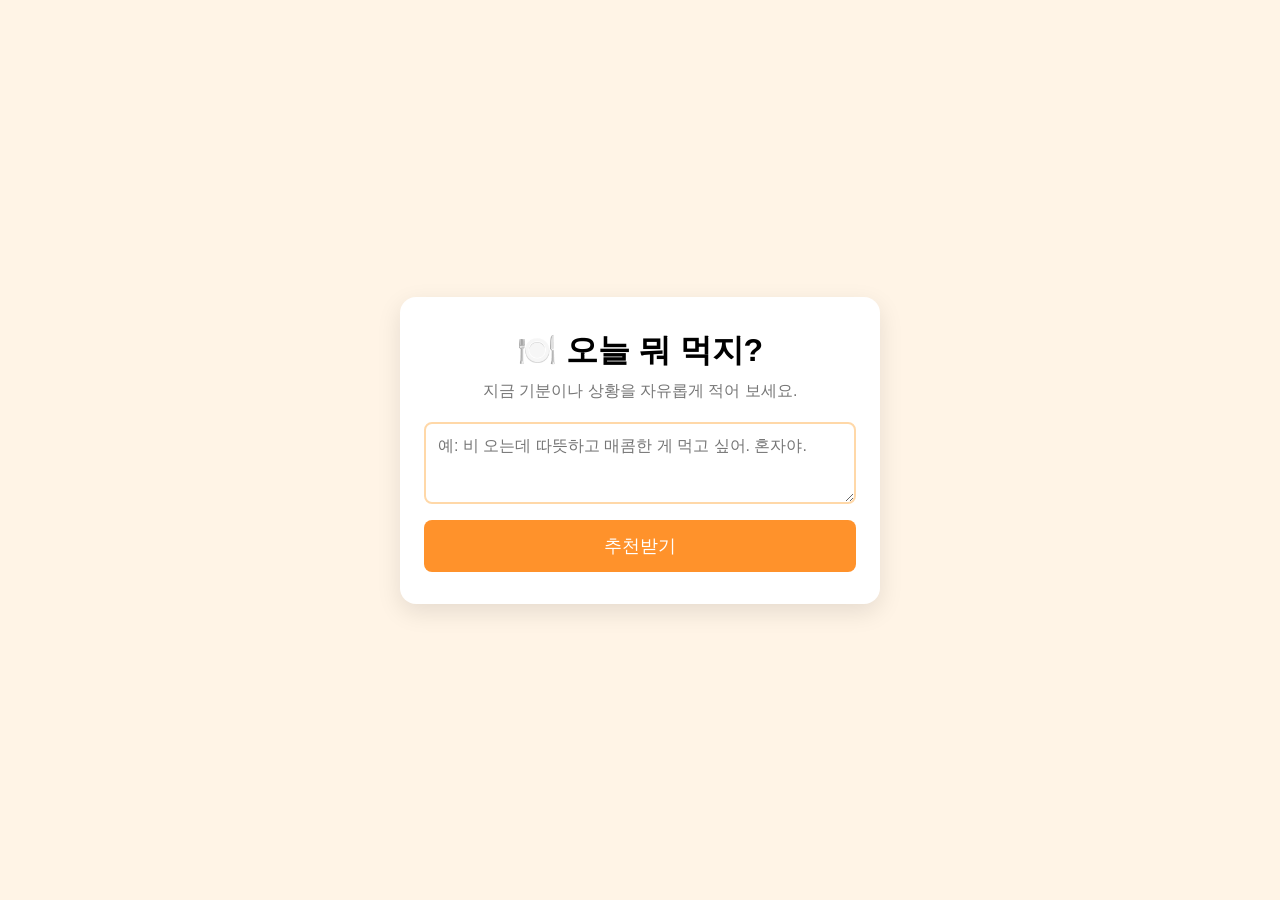
==== index.html @ f8ffc10e "Add food recommendation site" ====
<!DOCTYPE html>
<html lang="ko">
<head>
  <meta charset="UTF-8">
  <meta name="viewport" content="width=device-width, initial-scale=1.0">
  <title>오늘 뭐 먹지?</title>
  <link rel="stylesheet" href="style.css">
</head>
<body>
  <main class="card">
    <h1>🍽️ 오늘 뭐 먹지?</h1>
    <p class="sub">지금 기분이나 상황을 자유롭게 적어 보세요.</p>

    <textarea id="input" rows="3" placeholder="예: 비 오는데 따뜻하고 매콤한 게 먹고 싶어. 혼자야."></textarea>
    <button id="btn">추천받기</button>

    <div id="result" class="result hidden"></div>
  </main>

  <script src="script.js"></script>
</body>
</html>
---- style.css ----
* { box-sizing: border-box; }

body {
  margin: 0;
  min-height: 100vh;
  display: flex;
  justify-content: center;
  align-items: center;
  background: #fff4e6;
  font-family: "Malgun Gothic", sans-serif;
}

.card {
  width: 100%;
  max-width: 480px;
  margin: 16px;
  padding: 32px 24px;
  background: #fff;
  border-radius: 16px;
  box-shadow: 0 8px 24px rgba(0, 0, 0, 0.1);
}

h1 { margin: 0 0 8px; text-align: center; }
.sub { margin: 0 0 20px; text-align: center; color: #777; }

textarea {
  width: 100%;
  padding: 12px;
  font-size: 16px;
  font-family: inherit;
  border: 2px solid #ffd8a8;
  border-radius: 8px;
  resize: vertical;
}
textarea:focus { outline: none; border-color: #ff922b; }

button {
  width: 100%;
  margin-top: 12px;
  padding: 14px;
  font-size: 18px;
  color: #fff;
  background: #ff922b;
  border: none;
  border-radius: 8px;
  cursor: pointer;
}
button:hover { background: #f76707; }
button:disabled { background: #ccc; cursor: wait; }

.result {
  margin-top: 20px;
  padding: 16px;
  background: #fff9db;
  border-radius: 8px;
  line-height: 1.6;
  white-space: pre-wrap;
}
.hidden { display: none; }
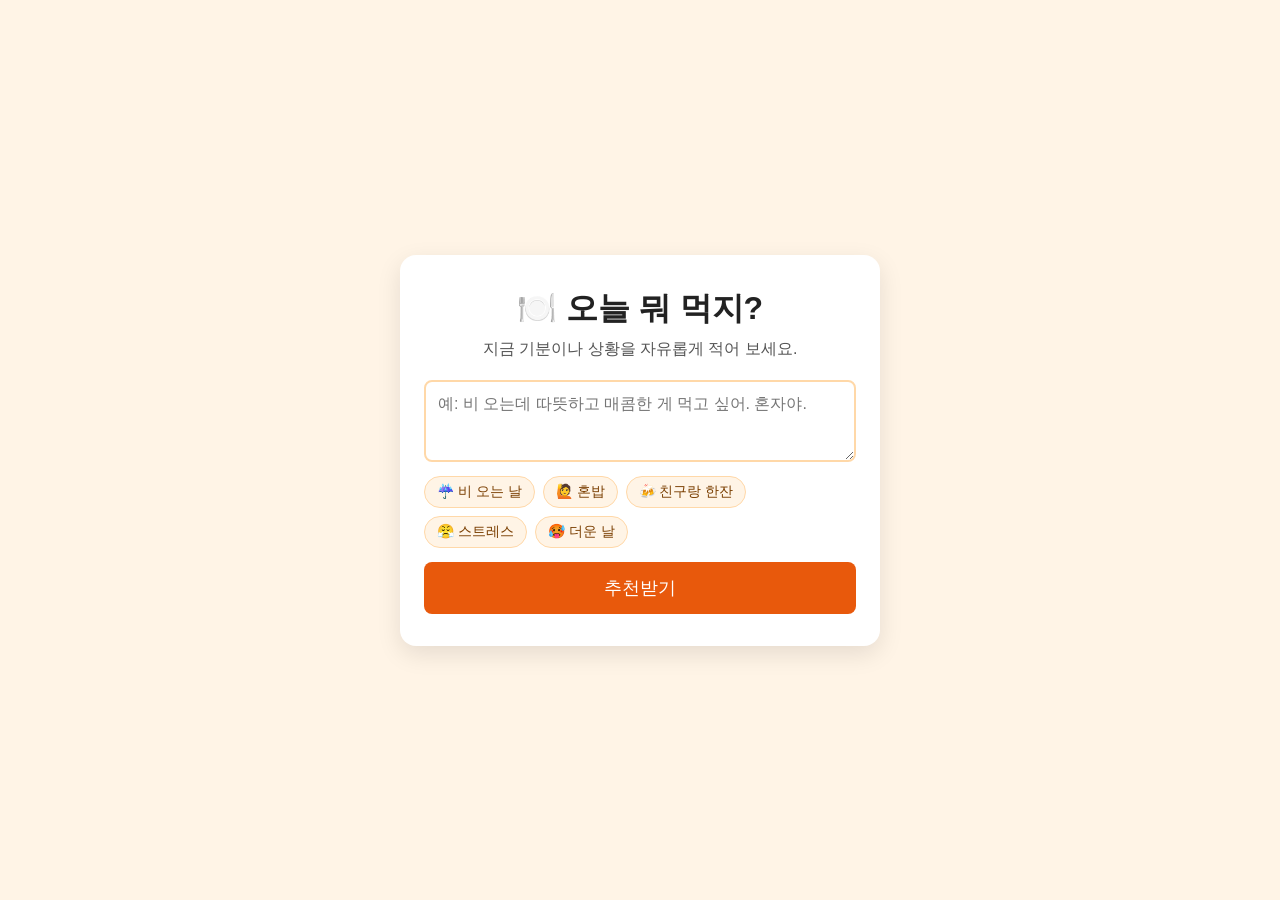
==== commit 138deea4: "Fix keyword false positives, add negation, result UI, map link, examples, favicon" ====
--- a/index.html
+++ b/index.html
@@ -4,6 +4,11 @@
   <meta charset="UTF-8">
   <meta name="viewport" content="width=device-width, initial-scale=1.0">
   <title>오늘 뭐 먹지?</title>
+  <meta name="description" content="지금 기분과 상황을 적으면 메뉴를 골라 주는 음식 추천 사이트">
+  <meta property="og:type" content="website">
+  <meta property="og:title" content="오늘 뭐 먹지?">
+  <meta property="og:description" content="지금 기분과 상황을 적으면 메뉴를 골라 드려요. 83가지 메뉴 중 랜덤 추천!">
+  <link rel="icon" href="data:image/svg+xml,%3Csvg xmlns='http://www.w3.org/2000/svg' viewBox='0 0 100 100'%3E%3Ctext y='.9em' font-size='90'%3E%F0%9F%8D%BD%EF%B8%8F%3C/text%3E%3C/svg%3E">
   <link rel="stylesheet" href="style.css">
 </head>
 <body>
@@ -11,10 +16,21 @@
     <h1>🍽️ 오늘 뭐 먹지?</h1>
     <p class="sub">지금 기분이나 상황을 자유롭게 적어 보세요.</p>
 
-    <textarea id="input" rows="3" placeholder="예: 비 오는데 따뜻하고 매콤한 게 먹고 싶어. 혼자야."></textarea>
-    <button id="btn">추천받기</button>
+    <label for="input" class="sr-only">먹고 싶은 음식이나 상황</label>
+    <textarea id="input" rows="3" spellcheck="false"
+      placeholder="예: 비 오는데 따뜻하고 매콤한 게 먹고 싶어. 혼자야."></textarea>
 
-    <div id="result" class="result hidden"></div>
+    <div class="examples" aria-label="예시 문장">
+      <button type="button" class="example" data-text="비 오는 날 따뜻한 국물">☔ 비 오는 날</button>
+      <button type="button" class="example" data-text="혼자 간단하게 먹고 싶어">🙋 혼밥</button>
+      <button type="button" class="example" data-text="친구랑 술 한잔 할 건데 바삭한 거">🍻 친구랑 한잔</button>
+      <button type="button" class="example" data-text="스트레스 받아서 매운 거 먹고 싶어">😤 스트레스</button>
+      <button type="button" class="example" data-text="더운데 시원하고 가벼운 거">🥵 더운 날</button>
+    </div>
+
+    <button type="button" id="btn">추천받기</button>
+
+    <div id="result" class="result hidden" aria-live="polite"></div>
   </main>
 
   <script src="script.js"></script>
--- a/style.css
+++ b/style.css
@@ -7,7 +7,8 @@
   justify-content: center;
   align-items: center;
   background: #fff4e6;
-  font-family: "Malgun Gothic", sans-serif;
+  color: #222;
+  font-family: "Malgun Gothic", "Apple SD Gothic Neo", sans-serif;
 }
 
 .card {
@@ -21,7 +22,16 @@
 }
 
 h1 { margin: 0 0 8px; text-align: center; }
-.sub { margin: 0 0 20px; text-align: center; color: #777; }
+.sub { margin: 0 0 20px; text-align: center; color: #555; }
+
+/* 화면에는 안 보이지만 스크린 리더는 읽는 글자 */
+.sr-only {
+  position: absolute;
+  width: 1px; height: 1px;
+  overflow: hidden;
+  clip: rect(0 0 0 0);
+  white-space: nowrap;
+}
 
 textarea {
   width: 100%;
@@ -34,26 +44,117 @@
 }
 textarea:focus { outline: none; border-color: #ff922b; }
 
-button {
+/* 예시 칩 */
+.examples {
+  display: flex;
+  flex-wrap: wrap;
+  gap: 8px;
+  margin-top: 10px;
+}
+.example {
+  padding: 6px 12px;
+  font-size: 14px;
+  font-family: inherit;
+  color: #7a3e00;
+  background: #fff4e6;
+  border: 1px solid #ffd8a8;
+  border-radius: 999px;
+  cursor: pointer;
+}
+.example:hover { background: #ffe8cc; }
+
+#btn {
   width: 100%;
-  margin-top: 12px;
+  margin-top: 14px;
   padding: 14px;
   font-size: 18px;
+  font-family: inherit;
   color: #fff;
-  background: #ff922b;
+  background: #e8590c;
   border: none;
   border-radius: 8px;
   cursor: pointer;
 }
-button:hover { background: #f76707; }
-button:disabled { background: #ccc; cursor: wait; }
+#btn:hover { background: #d9480f; }
 
-.result {
-  margin-top: 20px;
-  padding: 16px;
+button:focus-visible, a:focus-visible, textarea:focus-visible {
+  outline: 3px solid #1c7ed6;
+  outline-offset: 2px;
+}
+
+/* ───── 결과 영역 ───── */
+.result { margin-top: 20px; }
+.hidden { display: none; }
+.result.show { animation: fadeUp 0.35s ease; }
+@keyframes fadeUp {
+  from { opacity: 0; transform: translateY(8px); }
+  to   { opacity: 1; transform: translateY(0); }
+}
+
+.pick {
+  padding: 20px 16px;
+  text-align: center;
   background: #fff9db;
+  border-radius: 12px;
+}
+.intro { margin: 0 0 8px; font-size: 14px; color: #5c4a00; }
+.emoji {
+  font-size: 64px;
+  line-height: 1.2;
+  font-family: "Segoe UI Emoji", "Apple Color Emoji", "Noto Color Emoji", sans-serif;
+}
+.menu-title { margin: 4px 0; font-size: 28px; }
+.menu-desc { margin: 0; color: #444; line-height: 1.5; }
+
+.actions {
+  display: flex;
+  justify-content: center;
+  flex-wrap: wrap;
+  gap: 8px;
+  margin-top: 16px;
+}
+.btn-sub {
+  display: inline-block;
+  padding: 9px 14px;
+  font-size: 14px;
+  font-family: inherit;
+  color: #333;
+  text-decoration: none;
+  background: #fff;
+  border: 1px solid #e0c36a;
   border-radius: 8px;
-  line-height: 1.6;
-  white-space: pre-wrap;
+  cursor: pointer;
 }
-.hidden { display: none; }
+.btn-sub:hover { background: #fff3bf; }
+
+.extras { margin-top: 16px; }
+.extras-label { margin: 0 0 8px; font-size: 14px; color: #555; }
+.chips { display: flex; flex-wrap: wrap; gap: 8px; }
+.chip {
+  padding: 8px 14px;
+  font-size: 15px;
+  font-family: inherit;
+  color: #222;
+  background: #f1f3f5;
+  border: 1px solid #dee2e6;
+  border-radius: 999px;
+  cursor: pointer;
+}
+.chip:hover { background: #e9ecef; }
+
+.surprise {
+  margin-top: 16px;
+  padding: 14px 16px;
+  background: #f3f0ff;
+  border: 1px dashed #b197fc;
+  border-radius: 12px;
+  text-align: center;
+}
+.surprise-label { margin: 0 0 6px; font-size: 14px; color: #4c2a9a; }
+.surprise-name { margin: 0 0 2px; font-size: 20px; font-weight: bold; }
+
+/* 좁은 화면 */
+@media (max-width: 400px) {
+  .card { padding: 24px 16px; }
+  .menu-title { font-size: 24px; }
+}
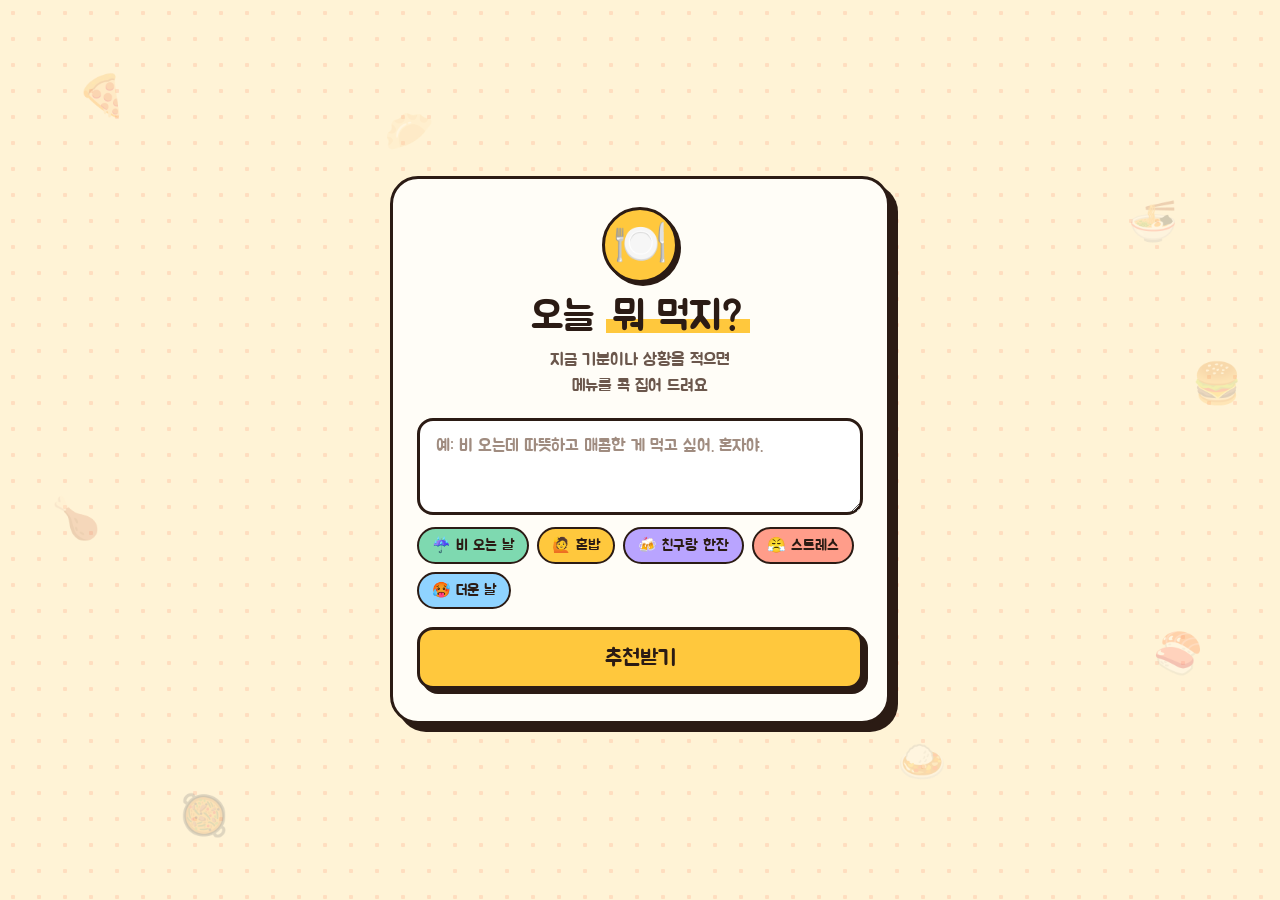
==== commit 343f8412: "Redesign: sticker style, Jua font, floating emojis, roulette animation" ====
--- a/index.html
+++ b/index.html
@@ -9,12 +9,24 @@
   <meta property="og:title" content="오늘 뭐 먹지?">
   <meta property="og:description" content="지금 기분과 상황을 적으면 메뉴를 골라 드려요. 83가지 메뉴 중 랜덤 추천!">
   <link rel="icon" href="data:image/svg+xml,%3Csvg xmlns='http://www.w3.org/2000/svg' viewBox='0 0 100 100'%3E%3Ctext y='.9em' font-size='90'%3E%F0%9F%8D%BD%EF%B8%8F%3C/text%3E%3C/svg%3E">
+  <link rel="preconnect" href="https://fonts.googleapis.com">
+  <link rel="preconnect" href="https://fonts.gstatic.com" crossorigin>
+  <link href="https://fonts.googleapis.com/css2?family=Jua&display=swap" rel="stylesheet">
   <link rel="stylesheet" href="style.css">
 </head>
 <body>
+  <!-- 배경에 둥둥 떠다니는 음식들 (장식용) -->
+  <div class="floaters" aria-hidden="true">
+    <span>🍕</span><span>🍜</span><span>🍗</span><span>🍣</span>
+    <span>🥘</span><span>🍔</span><span>🥟</span><span>🍛</span>
+  </div>
+
   <main class="card">
-    <h1>🍽️ 오늘 뭐 먹지?</h1>
-    <p class="sub">지금 기분이나 상황을 자유롭게 적어 보세요.</p>
+    <header class="hero">
+      <div class="hero-emoji" aria-hidden="true">🍽️</div>
+      <h1>오늘 <span class="mark">뭐 먹지?</span></h1>
+      <p class="sub">지금 기분이나 상황을 적으면<br>메뉴를 콕 집어 드려요</p>
+    </header>
 
     <label for="input" class="sr-only">먹고 싶은 음식이나 상황</label>
     <textarea id="input" rows="3" spellcheck="false"
--- a/style.css
+++ b/style.css
@@ -1,3 +1,15 @@
+/* ───── 색상 팔레트 (여기만 바꾸면 사이트 분위기가 바뀌어요) ───── */
+:root {
+  --ink: #2b1b14;        /* 진한 갈색: 글자·테두리 */
+  --cream: #fff3d6;      /* 배경 */
+  --paper: #fffdf7;      /* 카드 */
+  --tomato: #ff5a36;     /* 포인트 빨강 */
+  --mustard: #ffc83d;    /* 포인트 노랑 */
+  --mint: #7ed9b0;       /* 포인트 초록 */
+  --grape: #b9a4ff;      /* 포인트 보라 */
+  --muted: #6b574c;      /* 보조 글자 */
+}
+
 * { box-sizing: border-box; }
 
 body {
@@ -6,25 +18,77 @@
   display: flex;
   justify-content: center;
   align-items: center;
-  background: #fff4e6;
-  color: #222;
-  font-family: "Malgun Gothic", "Apple SD Gothic Neo", sans-serif;
-}
-
+  padding: 24px 0;
+  color: var(--ink);
+  font-family: "Jua", "Malgun Gothic", "Apple SD Gothic Neo", sans-serif;
+  background-color: var(--cream);
+  /* 물방울 무늬 배경 */
+  background-image: radial-gradient(rgba(255, 90, 54, 0.14) 2px, transparent 2.5px);
+  background-size: 26px 26px;
+  overflow-x: hidden;
+}
+
+/* ───── 배경에서 둥둥 떠다니는 음식 ───── */
+.floaters span {
+  position: fixed;
+  font-size: 40px;
+  opacity: 0.22;
+  pointer-events: none;
+  animation: float 7s ease-in-out infinite;
+}
+.floaters span:nth-child(1) { top: 8%;  left: 6%;  animation-delay: 0s; }
+.floaters span:nth-child(2) { top: 22%; right: 8%; animation-delay: -1s; }
+.floaters span:nth-child(3) { top: 55%; left: 4%;  animation-delay: -2s; }
+.floaters span:nth-child(4) { top: 70%; right: 6%; animation-delay: -3s; }
+.floaters span:nth-child(5) { top: 88%; left: 14%; animation-delay: -4s; }
+.floaters span:nth-child(6) { top: 40%; right: 3%; animation-delay: -5s; }
+.floaters span:nth-child(7) { top: 12%; left: 30%; animation-delay: -2.5s; }
+.floaters span:nth-child(8) { top: 82%; right: 26%; animation-delay: -1.5s; }
+@keyframes float {
+  0%, 100% { transform: translateY(0) rotate(-6deg); }
+  50%      { transform: translateY(-18px) rotate(8deg); }
+}
+
+/* ───── 카드 (스티커 느낌: 두꺼운 테두리 + 딱딱한 그림자) ───── */
 .card {
+  position: relative;
   width: 100%;
-  max-width: 480px;
+  max-width: 500px;
   margin: 16px;
-  padding: 32px 24px;
-  background: #fff;
-  border-radius: 16px;
-  box-shadow: 0 8px 24px rgba(0, 0, 0, 0.1);
-}
-
-h1 { margin: 0 0 8px; text-align: center; }
-.sub { margin: 0 0 20px; text-align: center; color: #555; }
-
-/* 화면에는 안 보이지만 스크린 리더는 읽는 글자 */
+  padding: 28px 24px 32px;
+  background: var(--paper);
+  border: 3px solid var(--ink);
+  border-radius: 28px;
+  box-shadow: 8px 8px 0 var(--ink);
+}
+
+/* ───── 헤더 ───── */
+.hero { text-align: center; margin-bottom: 20px; }
+.hero-emoji {
+  display: inline-grid;
+  place-items: center;
+  width: 76px; height: 76px;
+  margin-bottom: 6px;
+  font-size: 44px;
+  background: var(--mustard);
+  border: 3px solid var(--ink);
+  border-radius: 50%;
+  box-shadow: 3px 3px 0 var(--ink);
+  animation: wobble 3s ease-in-out infinite;
+}
+@keyframes wobble {
+  0%, 100% { transform: rotate(-6deg); }
+  50%      { transform: rotate(6deg); }
+}
+h1 { margin: 4px 0 6px; font-size: 40px; font-weight: normal; line-height: 1.2; }
+.mark {
+  padding: 0 6px;
+  /* 형광펜으로 칠한 듯한 밑줄 */
+  background: linear-gradient(transparent 55%, var(--mustard) 55%, var(--mustard) 90%, transparent 90%);
+}
+.sub { margin: 0; color: var(--muted); font-size: 17px; line-height: 1.5; }
+
+/* 스크린 리더용 */
 .sr-only {
   position: absolute;
   width: 1px; height: 1px;
@@ -33,128 +97,172 @@
   white-space: nowrap;
 }
 
+/* ───── 입력창 ───── */
 textarea {
+  display: block;
   width: 100%;
-  padding: 12px;
-  font-size: 16px;
-  font-family: inherit;
-  border: 2px solid #ffd8a8;
-  border-radius: 8px;
+  padding: 14px 16px;
+  font-size: 17px;
+  font-family: inherit;
+  color: var(--ink);
+  background: #fff;
+  border: 3px solid var(--ink);
+  border-radius: 16px;
   resize: vertical;
-}
-textarea:focus { outline: none; border-color: #ff922b; }
-
-/* 예시 칩 */
-.examples {
-  display: flex;
-  flex-wrap: wrap;
-  gap: 8px;
-  margin-top: 10px;
-}
+  transition: box-shadow 0.15s, transform 0.15s;
+}
+textarea::placeholder { color: #a08c80; }
+textarea:focus {
+  outline: none;
+  box-shadow: 4px 4px 0 var(--tomato);
+  transform: translate(-2px, -2px);
+}
+
+/* ───── 예시 칩 (색이 돌아가며 바뀜) ───── */
+.examples { display: flex; flex-wrap: wrap; gap: 8px; margin-top: 12px; }
 .example {
-  padding: 6px 12px;
-  font-size: 14px;
-  font-family: inherit;
-  color: #7a3e00;
-  background: #fff4e6;
-  border: 1px solid #ffd8a8;
+  padding: 7px 13px;
+  font-size: 15px;
+  font-family: inherit;
+  color: var(--ink);
+  background: var(--mint);
+  border: 2px solid var(--ink);
   border-radius: 999px;
   cursor: pointer;
-}
-.example:hover { background: #ffe8cc; }
-
+  transition: transform 0.12s;
+}
+.example:nth-child(2) { background: var(--mustard); }
+.example:nth-child(3) { background: var(--grape); }
+.example:nth-child(4) { background: #ff9d8a; }
+.example:nth-child(5) { background: #8fd3ff; }
+.example:hover { transform: translateY(-3px) rotate(-2deg); }
+
+/* ───── 메인 버튼 (꾹 눌리는 느낌) ───── */
 #btn {
+  display: block;
   width: 100%;
-  margin-top: 14px;
+  margin-top: 18px;
   padding: 14px;
-  font-size: 18px;
-  font-family: inherit;
-  color: #fff;
-  background: #e8590c;
-  border: none;
-  border-radius: 8px;
-  cursor: pointer;
-}
-#btn:hover { background: #d9480f; }
-
-button:focus-visible, a:focus-visible, textarea:focus-visible {
+  font-size: 22px;
+  font-family: inherit;
+  color: var(--ink);
+  background: var(--mustard);
+  border: 3px solid var(--ink);
+  border-radius: 16px;
+  box-shadow: 5px 5px 0 var(--ink);
+  cursor: pointer;
+  transition: transform 0.1s, box-shadow 0.1s, background 0.15s;
+}
+#btn:hover { background: #ffd45e; }
+#btn:active {
+  transform: translate(5px, 5px);
+  box-shadow: 0 0 0 var(--ink);
+}
+#btn:disabled { cursor: wait; background: #eadfc8; }
+
+button:focus-visible, a:focus-visible {
   outline: 3px solid #1c7ed6;
-  outline-offset: 2px;
-}
-
-/* ───── 결과 영역 ───── */
-.result { margin-top: 20px; }
+  outline-offset: 3px;
+}
+
+/* ───── 결과 ───── */
+.result { margin-top: 24px; }
 .hidden { display: none; }
-.result.show { animation: fadeUp 0.35s ease; }
-@keyframes fadeUp {
-  from { opacity: 0; transform: translateY(8px); }
-  to   { opacity: 1; transform: translateY(0); }
-}
-
-.pick {
-  padding: 20px 16px;
+.result.show .pick { animation: pop 0.45s cubic-bezier(0.2, 1.4, 0.4, 1); }
+@keyframes pop {
+  from { opacity: 0; transform: scale(0.8) rotate(-3deg); }
+  to   { opacity: 1; transform: scale(1) rotate(0); }
+}
+
+.pick, .spinner {
+  padding: 22px 16px 20px;
   text-align: center;
-  background: #fff9db;
-  border-radius: 12px;
-}
-.intro { margin: 0 0 8px; font-size: 14px; color: #5c4a00; }
+  background: #fff;
+  border: 3px solid var(--ink);
+  border-radius: 22px;
+  box-shadow: 5px 5px 0 var(--tomato);
+}
+.intro { margin: 0 0 10px; font-size: 15px; color: var(--muted); }
+
 .emoji {
+  display: inline-grid;
+  place-items: center;
+  width: 112px; height: 112px;
   font-size: 64px;
-  line-height: 1.2;
+  line-height: 1;
+  background: var(--cream);
+  border: 3px solid var(--ink);
+  border-radius: 50%;
   font-family: "Segoe UI Emoji", "Apple Color Emoji", "Noto Color Emoji", sans-serif;
 }
-.menu-title { margin: 4px 0; font-size: 28px; }
-.menu-desc { margin: 0; color: #444; line-height: 1.5; }
-
-.actions {
-  display: flex;
-  justify-content: center;
-  flex-wrap: wrap;
-  gap: 8px;
-  margin-top: 16px;
-}
+.spin-emoji { animation: shake 0.18s linear infinite; }
+@keyframes shake {
+  0%, 100% { transform: rotate(-8deg) scale(1); }
+  50%      { transform: rotate(8deg) scale(1.08); }
+}
+
+.menu-title { margin: 12px 0 4px; font-size: 38px; font-weight: normal; line-height: 1.2; }
+.menu-desc { margin: 0; color: var(--muted); font-size: 17px; line-height: 1.5; }
+
+.actions { display: flex; justify-content: center; flex-wrap: wrap; gap: 10px; margin-top: 18px; }
 .btn-sub {
   display: inline-block;
-  padding: 9px 14px;
-  font-size: 14px;
-  font-family: inherit;
-  color: #333;
+  padding: 9px 16px;
+  font-size: 16px;
+  font-family: inherit;
+  color: var(--ink);
   text-decoration: none;
-  background: #fff;
-  border: 1px solid #e0c36a;
-  border-radius: 8px;
-  cursor: pointer;
-}
-.btn-sub:hover { background: #fff3bf; }
-
-.extras { margin-top: 16px; }
-.extras-label { margin: 0 0 8px; font-size: 14px; color: #555; }
+  background: var(--mint);
+  border: 2.5px solid var(--ink);
+  border-radius: 12px;
+  box-shadow: 3px 3px 0 var(--ink);
+  cursor: pointer;
+  transition: transform 0.1s, box-shadow 0.1s;
+}
+.actions .btn-sub + .btn-sub { background: #fff; }
+.btn-sub:hover { transform: translate(-1px, -1px); box-shadow: 4px 4px 0 var(--ink); }
+.btn-sub:active { transform: translate(3px, 3px); box-shadow: 0 0 0 var(--ink); }
+
+/* 이런 메뉴도 있어요 */
+.extras { margin-top: 20px; }
+.extras-label { margin: 0 0 10px; font-size: 15px; color: var(--muted); }
 .chips { display: flex; flex-wrap: wrap; gap: 8px; }
 .chip {
-  padding: 8px 14px;
-  font-size: 15px;
-  font-family: inherit;
-  color: #222;
-  background: #f1f3f5;
-  border: 1px solid #dee2e6;
+  padding: 8px 15px;
+  font-size: 16px;
+  font-family: inherit;
+  color: var(--ink);
+  background: #fff;
+  border: 2px solid var(--ink);
   border-radius: 999px;
   cursor: pointer;
-}
-.chip:hover { background: #e9ecef; }
-
+  transition: transform 0.12s, background 0.12s;
+}
+.chip:hover { background: var(--grape); transform: translateY(-3px) rotate(-2deg); }
+
+/* 깜짝 추천 */
 .surprise {
-  margin-top: 16px;
+  margin-top: 20px;
   padding: 14px 16px;
-  background: #f3f0ff;
-  border: 1px dashed #b197fc;
-  border-radius: 12px;
   text-align: center;
-}
-.surprise-label { margin: 0 0 6px; font-size: 14px; color: #4c2a9a; }
-.surprise-name { margin: 0 0 2px; font-size: 20px; font-weight: bold; }
+  background: var(--grape);
+  border: 3px dashed var(--ink);
+  border-radius: 18px;
+  animation: pop 0.5s 0.2s both cubic-bezier(0.2, 1.4, 0.4, 1);
+}
+.surprise-label { margin: 0 0 6px; font-size: 15px; }
+.surprise-name { margin: 0 0 2px; font-size: 24px; }
+.surprise .menu-desc { color: var(--ink); font-size: 16px; }
 
 /* 좁은 화면 */
-@media (max-width: 400px) {
-  .card { padding: 24px 16px; }
-  .menu-title { font-size: 24px; }
-}
+@media (max-width: 420px) {
+  .card { padding: 22px 16px 26px; box-shadow: 6px 6px 0 var(--ink); }
+  h1 { font-size: 34px; }
+  .menu-title { font-size: 32px; }
+  .emoji { width: 96px; height: 96px; font-size: 54px; }
+}
+
+/* 움직임이 불편한 사용자를 위해 애니메이션 끄기 */
+@media (prefers-reduced-motion: reduce) {
+  *, *::before, *::after { animation: none !important; transition: none !important; }
+}
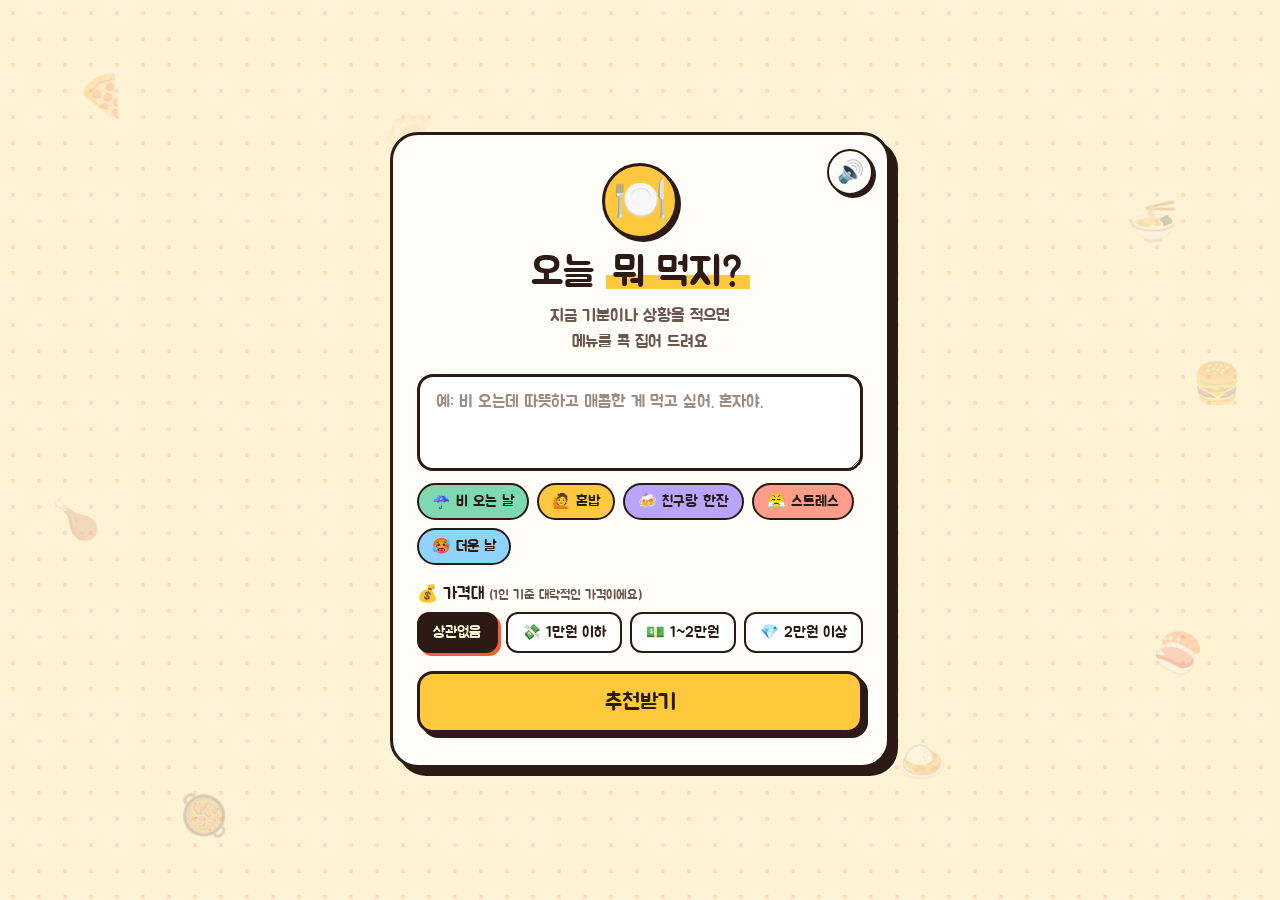
==== commit 7899435f: "Add synthesized sound effects with mute toggle and price range option" ====
--- a/index.html
+++ b/index.html
@@ -22,6 +22,7 @@
   </div>
 
   <main class="card">
+    <button type="button" id="soundBtn" class="sound-btn" aria-pressed="true" aria-label="소리 켜기/끄기" title="소리 끄기">🔊</button>
     <header class="hero">
       <div class="hero-emoji" aria-hidden="true">🍽️</div>
       <h1>오늘 <span class="mark">뭐 먹지?</span></h1>
@@ -40,6 +41,16 @@
       <button type="button" class="example" data-text="더운데 시원하고 가벼운 거">🥵 더운 날</button>
     </div>
 
+    <div class="price" role="radiogroup" aria-label="가격대">
+      <p class="price-label">💰 가격대 <small>(1인 기준 대략적인 가격이에요)</small></p>
+      <div class="price-row">
+        <button type="button" class="price-opt" role="radio" aria-checked="true"  data-price="0">상관없음</button>
+        <button type="button" class="price-opt" role="radio" aria-checked="false" data-price="1">💸 1만원 이하</button>
+        <button type="button" class="price-opt" role="radio" aria-checked="false" data-price="2">💵 1~2만원</button>
+        <button type="button" class="price-opt" role="radio" aria-checked="false" data-price="3">💎 2만원 이상</button>
+      </div>
+    </div>
+
     <button type="button" id="btn">추천받기</button>
 
     <div id="result" class="result hidden" aria-live="polite"></div>
--- a/style.css
+++ b/style.css
@@ -137,6 +137,56 @@
 .example:nth-child(5) { background: #8fd3ff; }
 .example:hover { transform: translateY(-3px) rotate(-2deg); }
 
+/* ───── 가격대 옵션 ───── */
+.price { margin-top: 18px; }
+.price-label { margin: 0 0 8px; font-size: 17px; }
+.price-label small { font-size: 13px; color: var(--muted); }
+.price-row { display: flex; flex-wrap: wrap; gap: 8px; }
+.price-opt {
+  flex: 1 1 auto;
+  padding: 9px 12px;
+  font-size: 15px;
+  font-family: inherit;
+  color: var(--ink);
+  background: #fff;
+  border: 2.5px solid var(--ink);
+  border-radius: 12px;
+  cursor: pointer;
+  transition: transform 0.1s, background 0.12s;
+}
+.price-opt:hover { transform: translateY(-2px); background: var(--cream); }
+/* 선택된 옵션: 진한 배경 + 밝은 글자 */
+.price-opt[aria-checked="true"] {
+  color: var(--cream);
+  background: var(--ink);
+  box-shadow: 3px 3px 0 var(--tomato);
+}
+.price-tag {
+  display: inline-block;
+  margin: 12px 0 0;
+  padding: 4px 12px;
+  font-size: 15px;
+  background: var(--mustard);
+  border: 2px solid var(--ink);
+  border-radius: 999px;
+}
+
+/* ───── 소리 버튼 ───── */
+.sound-btn {
+  position: absolute;
+  top: 14px; right: 14px;
+  width: 46px; height: 46px;
+  font-size: 22px;
+  background: var(--paper);
+  border: 2.5px solid var(--ink);
+  border-radius: 50%;
+  box-shadow: 3px 3px 0 var(--ink);
+  cursor: pointer;
+  transition: transform 0.1s, box-shadow 0.1s;
+}
+.sound-btn:active { transform: translate(3px, 3px); box-shadow: 0 0 0 var(--ink); }
+.sound-btn[aria-pressed="false"] { background: #eadfc8; }
+
 /* ───── 메인 버튼 (꾹 눌리는 느낌) ───── */
 #btn {
   display: block;
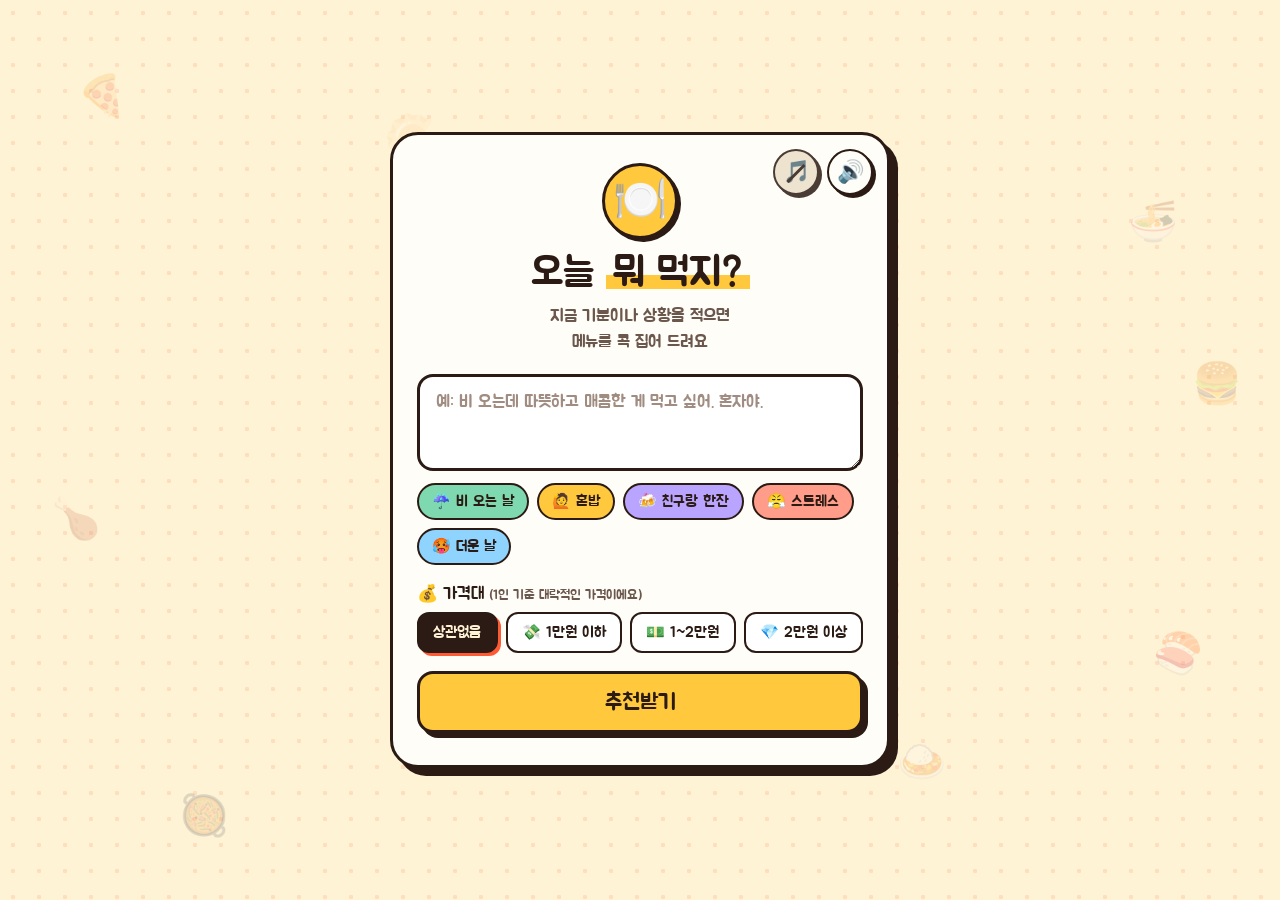
==== commit 9f87165b: "Add synthesized ambient background music with on/off button" ====
--- a/index.html
+++ b/index.html
@@ -22,6 +22,7 @@
   </div>
 
   <main class="card">
+    <button type="button" id="musicBtn" class="sound-btn music-btn" aria-pressed="false" aria-label="배경음악 켜기/끄기" title="배경음악 켜기">🎵</button>
     <button type="button" id="soundBtn" class="sound-btn" aria-pressed="true" aria-label="소리 켜기/끄기" title="소리 끄기">🔊</button>
     <header class="hero">
       <div class="hero-emoji" aria-hidden="true">🍽️</div>
--- a/style.css
+++ b/style.css
@@ -187,6 +187,24 @@
 .sound-btn:active { transform: translate(3px, 3px); box-shadow: 0 0 0 var(--ink); }
 .sound-btn[aria-pressed="false"] { background: #eadfc8; }
 
+/* 배경음악 버튼: 효과음 버튼 왼쪽에 나란히 */
+.music-btn { right: 68px; }
+.music-btn[aria-pressed="false"] { opacity: 0.85; }
+.music-btn[aria-pressed="false"]::after {   /* 꺼져 있을 땐 사선으로 표시 */
+  content: "";
+  position: absolute;
+  left: 9px; right: 9px; top: 50%;
+  border-top: 3px solid var(--ink);
+  transform: rotate(-45deg);
+}
+.music-btn[aria-pressed="true"] { background: var(--mint); }
+.music-btn[aria-pressed="true"] { animation: bob 1.6s ease-in-out infinite; }
+@keyframes bob {
+  0%, 100% { transform: translateY(0); }
+  50%      { transform: translateY(-3px); }
+}
+.music-btn[aria-pressed="true"]:active { animation: none; }
+
 /* ───── 메인 버튼 (꾹 눌리는 느낌) ───── */
 #btn {
   display: block;
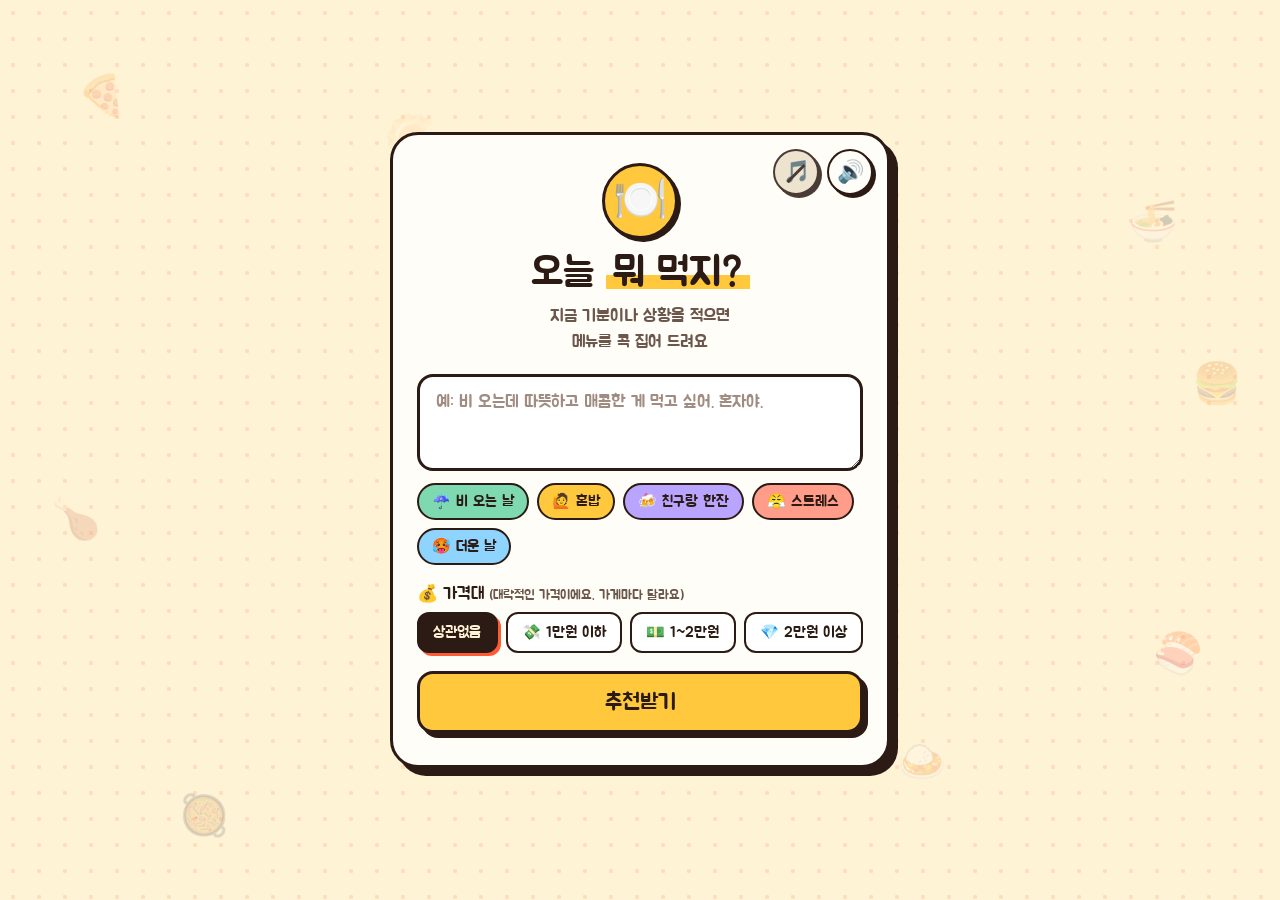
==== commit 1c0a6467: "Fix negation/keyword bugs, price-limited results, a11y, small screens; add share, og image, README, " ====
--- a/index.html
+++ b/index.html
@@ -6,8 +6,15 @@
   <title>오늘 뭐 먹지?</title>
   <meta name="description" content="지금 기분과 상황을 적으면 메뉴를 골라 주는 음식 추천 사이트">
   <meta property="og:type" content="website">
+  <meta property="og:locale" content="ko_KR">
+  <meta property="og:url" content="https://what-to-eat-sigma-nine.vercel.app/">
   <meta property="og:title" content="오늘 뭐 먹지?">
   <meta property="og:description" content="지금 기분과 상황을 적으면 메뉴를 골라 드려요. 83가지 메뉴 중 랜덤 추천!">
+  <meta property="og:image" content="https://what-to-eat-sigma-nine.vercel.app/og-image.png">
+  <meta property="og:image:width" content="1200">
+  <meta property="og:image:height" content="630">
+  <meta name="twitter:card" content="summary_large_image">
+  <meta name="theme-color" content="#fff3d6">
   <link rel="icon" href="data:image/svg+xml,%3Csvg xmlns='http://www.w3.org/2000/svg' viewBox='0 0 100 100'%3E%3Ctext y='.9em' font-size='90'%3E%F0%9F%8D%BD%EF%B8%8F%3C/text%3E%3C/svg%3E">
   <link rel="preconnect" href="https://fonts.googleapis.com">
   <link rel="preconnect" href="https://fonts.gstatic.com" crossorigin>
@@ -33,8 +40,9 @@
     <label for="input" class="sr-only">먹고 싶은 음식이나 상황</label>
     <textarea id="input" rows="3" spellcheck="false"
       placeholder="예: 비 오는데 따뜻하고 매콤한 게 먹고 싶어. 혼자야."></textarea>
+    <p id="msg" class="msg" role="alert" hidden></p>
 
-    <div class="examples" aria-label="예시 문장">
+    <div class="examples" role="group" aria-label="예시 문장">
       <button type="button" class="example" data-text="비 오는 날 따뜻한 국물">☔ 비 오는 날</button>
       <button type="button" class="example" data-text="혼자 간단하게 먹고 싶어">🙋 혼밥</button>
       <button type="button" class="example" data-text="친구랑 술 한잔 할 건데 바삭한 거">🍻 친구랑 한잔</button>
@@ -42,13 +50,13 @@
       <button type="button" class="example" data-text="더운데 시원하고 가벼운 거">🥵 더운 날</button>
     </div>
 
-    <div class="price" role="radiogroup" aria-label="가격대">
-      <p class="price-label">💰 가격대 <small>(1인 기준 대략적인 가격이에요)</small></p>
+    <div class="price" role="group" aria-labelledby="priceLabel">
+      <p class="price-label" id="priceLabel">💰 가격대 <small>(대략적인 가격이에요. 가게마다 달라요)</small></p>
       <div class="price-row">
-        <button type="button" class="price-opt" role="radio" aria-checked="true"  data-price="0">상관없음</button>
-        <button type="button" class="price-opt" role="radio" aria-checked="false" data-price="1">💸 1만원 이하</button>
-        <button type="button" class="price-opt" role="radio" aria-checked="false" data-price="2">💵 1~2만원</button>
-        <button type="button" class="price-opt" role="radio" aria-checked="false" data-price="3">💎 2만원 이상</button>
+        <button type="button" class="price-opt" aria-pressed="true"  data-price="0">상관없음</button>
+        <button type="button" class="price-opt" aria-pressed="false" data-price="1">💸 1만원 이하</button>
+        <button type="button" class="price-opt" aria-pressed="false" data-price="2">💵 1~2만원</button>
+        <button type="button" class="price-opt" aria-pressed="false" data-price="3">💎 2만원 이상</button>
       </div>
     </div>
 
--- a/style.css
+++ b/style.css
@@ -118,6 +118,20 @@
   transform: translate(-2px, -2px);
 }
 
+/* 빈 입력 안내 + 흔들기 */
+.msg {
+  margin: 8px 4px 0;
+  font-size: 16px;
+  color: #c92a2a;
+}
+.msg[hidden] { display: none; }
+textarea.shake { animation: shake-x 0.4s; }
+@keyframes shake-x {
+  0%, 100% { transform: translateX(0); }
+  20%, 60% { transform: translateX(-7px); }
+  40%, 80% { transform: translateX(7px); }
+}
+
 /* ───── 예시 칩 (색이 돌아가며 바뀜) ───── */
 .examples { display: flex; flex-wrap: wrap; gap: 8px; margin-top: 12px; }
 .example {
@@ -156,7 +170,7 @@
 }
 .price-opt:hover { transform: translateY(-2px); background: var(--cream); }
 /* 선택된 옵션: 진한 배경 + 밝은 글자 */
-.price-opt[aria-checked="true"] {
+.price-opt[aria-pressed="true"] {
   color: var(--cream);
   background: var(--ink);
   box-shadow: 3px 3px 0 var(--tomato);
@@ -291,6 +305,17 @@
 .btn-sub:hover { transform: translate(-1px, -1px); box-shadow: 4px 4px 0 var(--ink); }
 .btn-sub:active { transform: translate(3px, 3px); box-shadow: 0 0 0 var(--ink); }
 
+/* 가격대 때문에 후보가 적을 때 안내 */
+.note {
+  margin: 14px 0 0;
+  padding: 10px 14px;
+  font-size: 15px;
+  line-height: 1.5;
+  background: #fff3bf;
+  border: 2px dashed var(--ink);
+  border-radius: 12px;
+}
+
 /* 이런 메뉴도 있어요 */
 .extras { margin-top: 20px; }
 .extras-label { margin: 0 0 10px; font-size: 15px; color: var(--muted); }
@@ -322,6 +347,17 @@
 .surprise-name { margin: 0 0 2px; font-size: 24px; }
 .surprise .menu-desc { color: var(--ink); font-size: 16px; }
 
+/* 아주 좁은 화면(작은 폰): 소리 버튼을 줄여서 접시 아이콘을 가리지 않게 */
+@media (max-width: 400px) {
+  .sound-btn { top: 10px; right: 10px; width: 38px; height: 38px; font-size: 18px; }
+  .music-btn { right: 54px; }
+  .music-btn[aria-pressed="false"]::after { left: 7px; right: 7px; }
+}
+
+@media (max-width: 330px) {
+  .hero-emoji { width: 60px; height: 60px; font-size: 34px; }
+}
+
 /* 좁은 화면 */
 @media (max-width: 420px) {
   .card { padding: 22px 16px 26px; box-shadow: 6px 6px 0 var(--ink); }
